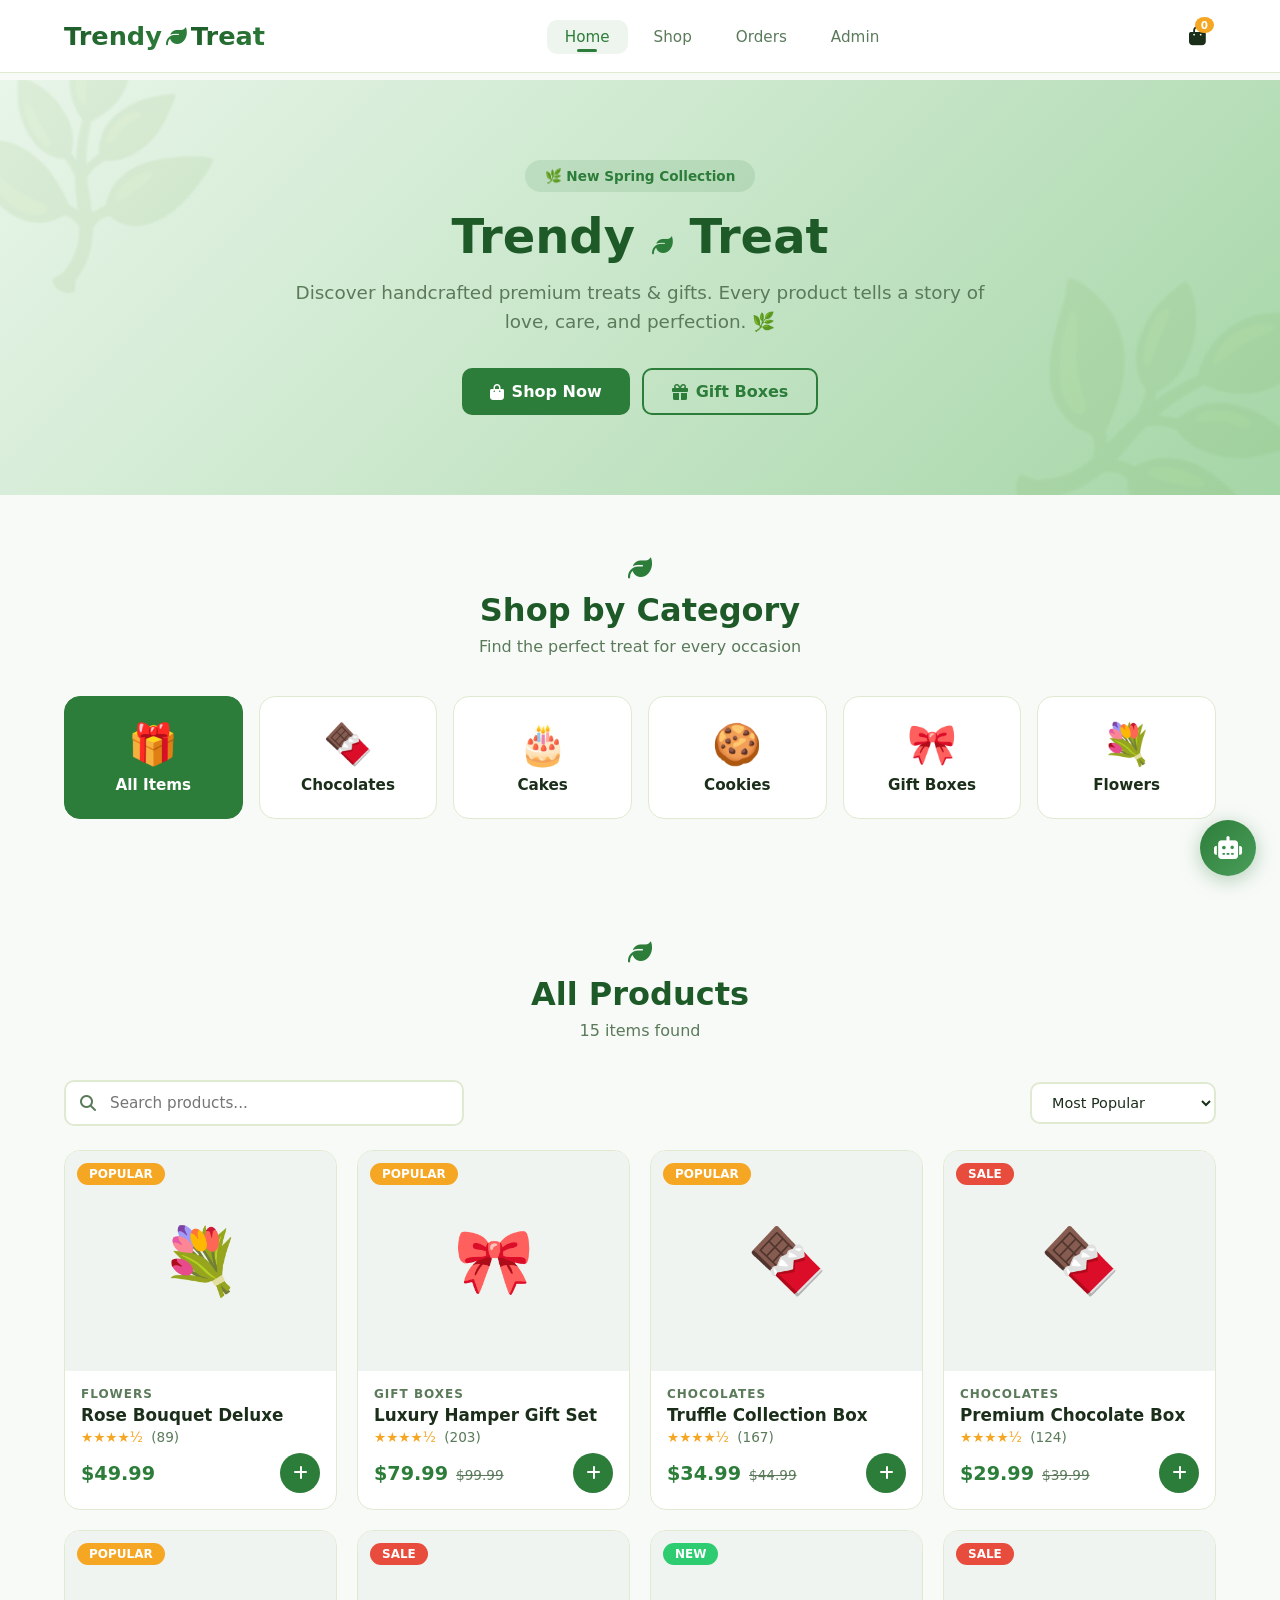
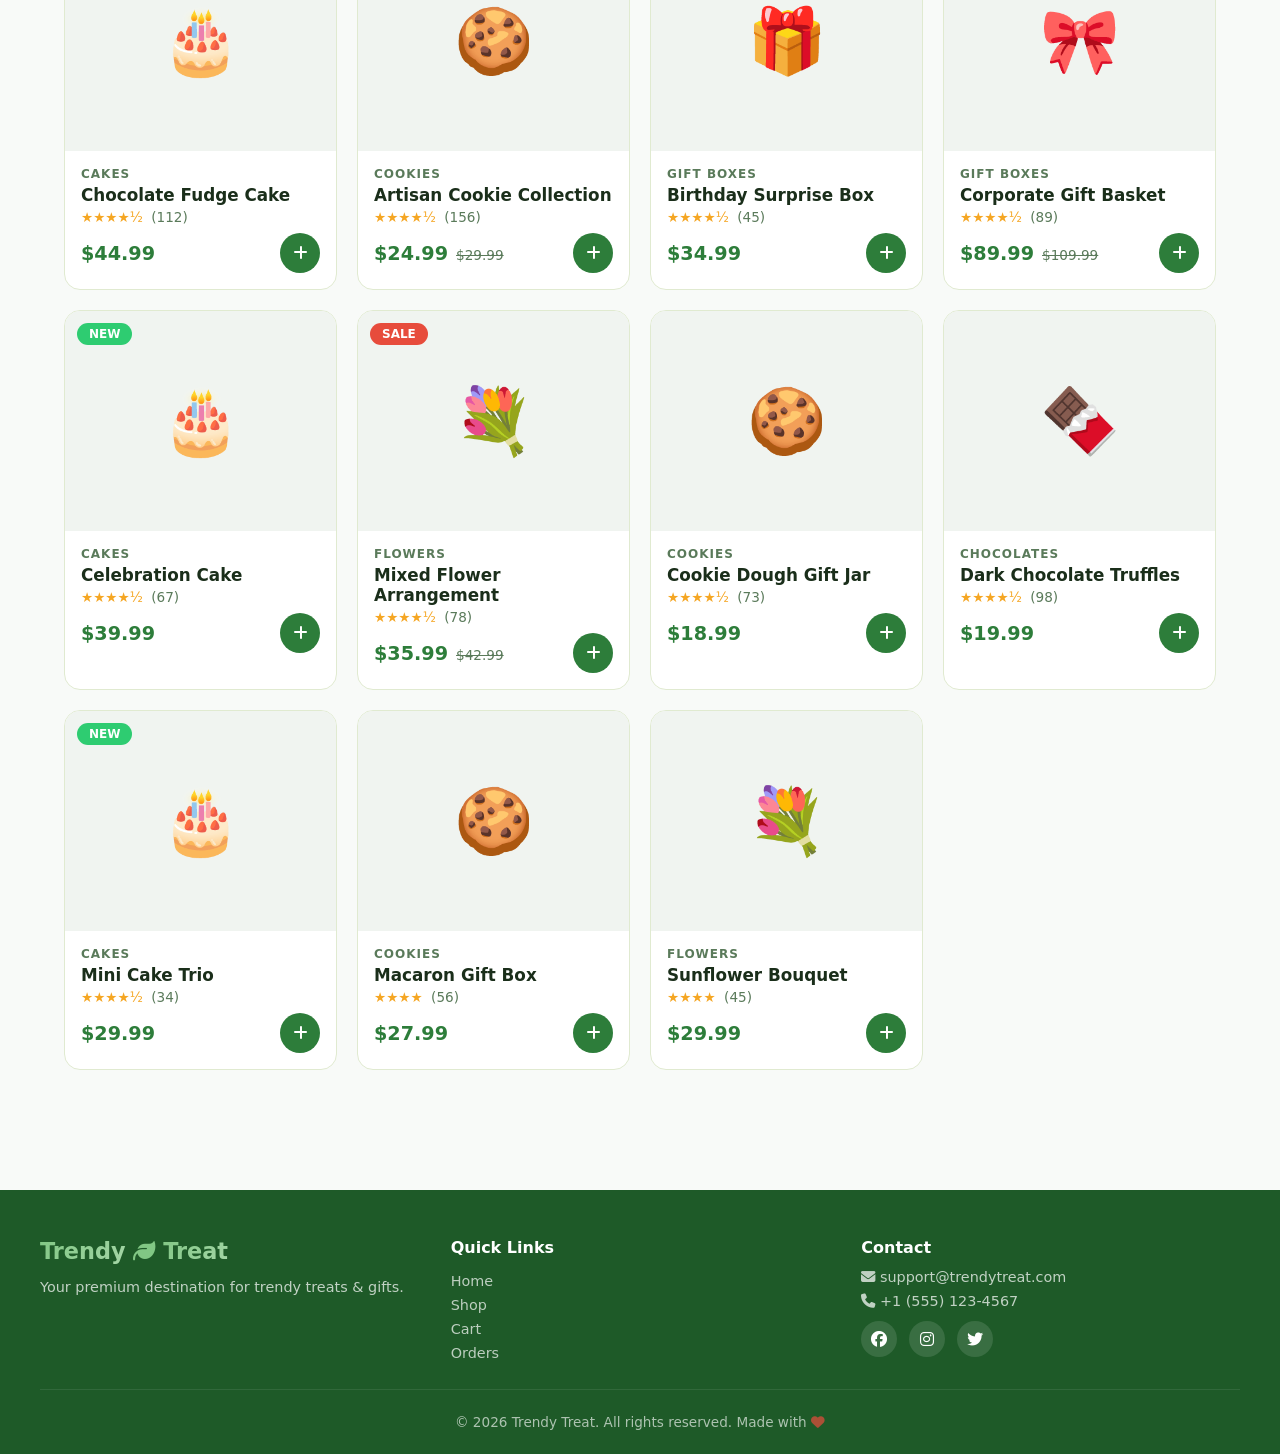
==== index.html @ ba36b234 "Initial commit - Trendy Treat e-commerce site" ====
<!DOCTYPE html>
<html lang="en">
<head>
    <meta charset="UTF-8">
    <meta name="viewport" content="width=device-width, initial-scale=1.0">
    <title>Trendy Treat</title>
    <link rel="stylesheet" href="https://cdnjs.cloudflare.com/ajax/libs/font-awesome/6.5.1/css/all.min.css">
    <link rel="stylesheet" href="assets/css/style.css">
    <link rel="icon" type="image/svg+xml" href="data:image/svg+xml,<svg xmlns='http://www.w3.org/2000/svg' viewBox='0 0 100 100'><text y='.9em' font-size='90'>🌿</text></svg>">
</head>
<body>
    <div id="app">
        <nav class="navbar">
            <div class="nav-container">
                <a href="#/" class="nav-brand">
                    <span class="brand-text">Trendy</span>
                    <span class="brand-leaf"><i class="fas fa-leaf"></i></span>
                    <span class="brand-text">Treat</span>
                </a>
                <ul class="nav-links" id="navLinks">
                    <li><a href="#/" class="nav-link active">Home</a></li>
                    <li><a href="#/products" class="nav-link">Shop</a></li>
                    <li><a href="#/orders" class="nav-link">Orders</a></li>
                    <li><a href="#/admin" class="nav-link">Admin</a></li>
                </ul>
                <div class="nav-right">
                    <a href="#/cart" class="cart-btn" id="cartBtn">
                        <i class="fas fa-shopping-bag"></i>
                        <span class="cart-count" id="cartCount">0</span>
                    </a>
                    <button class="hamburger" id="hamburger" aria-label="Menu">
                        <span></span><span></span><span></span>
                    </button>
                </div>
            </div>
        </nav>

        <main id="mainContent">
            <div class="loader" id="pageLoader">
                <div class="spinner"></div>
            </div>
        </main>

        <footer class="footer">
            <div class="footer-container">
                <div class="footer-brand">
                    <h3><span class="brand-text">Trendy</span> <i class="fas fa-leaf"></i> <span class="brand-text">Treat</span></h3>
                    <p>Your premium destination for trendy treats & gifts.</p>
                </div>
                <div class="footer-links">
                    <h4>Quick Links</h4>
                    <a href="#/">Home</a>
                    <a href="#/products">Shop</a>
                    <a href="#/cart">Cart</a>
                    <a href="#/orders">Orders</a>
                </div>
                <div class="footer-contact">
                    <h4>Contact</h4>
                    <p><i class="fas fa-envelope"></i> support@trendytreat.com</p>
                    <p><i class="fas fa-phone"></i> +1 (555) 123-4567</p>
                    <div class="social-links">
                        <a href="#"><i class="fab fa-facebook"></i></a>
                        <a href="#"><i class="fab fa-instagram"></i></a>
                        <a href="#"><i class="fab fa-twitter"></i></a>
                    </div>
                </div>
            </div>
            <div class="footer-bottom">
                <p>&copy; 2026 Trendy Treat. All rights reserved. Made with <i class="fas fa-heart" style="color:#e74c3c;"></i></p>
            </div>
        </footer>

        <button class="chat-toggle" id="chatToggle" title="AI Assistant">
            <i class="fas fa-robot"></i>
        </button>

        <div class="chat-window" id="chatWindow">
            <div class="chat-header">
                <div class="chat-header-info">
                    <i class="fas fa-robot"></i>
                    <span>Trendy AI Assistant</span>
                </div>
                <button id="chatClose" class="chat-close"><i class="fas fa-times"></i></button>
            </div>
            <div class="chat-messages" id="chatMessages">
                <div class="chat-msg bot">
                    <div class="msg-content">Hi! I'm Trendy AI. I can help you with orders, product recommendations, and more. How can I help? 🌿</div>
                </div>
            </div>
            <div class="chat-input-area">
                <textarea id="chatInput" placeholder="Type a message..." rows="1"></textarea>
                <button id="chatSend" class="chat-send-btn"><i class="fas fa-paper-plane"></i></button>
            </div>
        </div>
    </div>

    <div class="toast-container" id="toastContainer"></div>

    <script src="assets/js/utils/storage.js"></script>
    <script src="assets/js/data.js"></script>
    <script src="assets/js/gemini.js"></script>
    <script src="assets/js/components/header.js"></script>
    <script src="assets/js/components/products.js"></script>
    <script src="assets/js/components/cart.js"></script>
    <script src="assets/js/components/checkout.js"></script>
    <script src="assets/js/components/orders.js"></script>
    <script src="assets/js/components/admin.js"></script>
    <script src="assets/js/components/chat.js"></script>
    <script src="assets/js/app.js"></script>
</body>
</html>
---- assets/css/style.css ----
*{margin:0;padding:0;box-sizing:border-box;scroll-behavior:smooth}
:root{
    --primary:#2d7d3a;--primary-dark:#1e5a28;--primary-light:#4a9e5a;
    --accent:#f5a623;--accent-dark:#e09515;
    --bg:#f8faf8;--bg-card:#ffffff;--text:#1a2e1a;--text-light:#5a7a5a;
    --border:#e0ead0;--shadow:0 8px 32px rgba(0,0,0,.08);--radius:16px;
    --radius-sm:10px;--transition:all 0.3s cubic-bezier(0.4,0,0.2,1);
    --font:'Segoe UI',system-ui,-apple-system,sans-serif
}
body{font-family:var(--font);background:var(--bg);color:var(--text);min-height:100vh;display:flex;flex-direction:column}
#app{flex:1;display:flex;flex-direction:column}
main{flex:1;padding-top:80px;min-height:calc(100vh - 80px)}
::-webkit-scrollbar{width:8px}
::-webkit-scrollbar-track{background:var(--bg)}
::-webkit-scrollbar-thumb{background:var(--primary-light);border-radius:4px}
::selection{background:var(--primary);color:#fff}

/* NAVBAR */
.navbar{position:fixed;top:0;left:0;right:0;z-index:1000;background:rgba(255,255,255,.95);backdrop-filter:blur(20px);border-bottom:1px solid var(--border);transition:var(--transition)}
.nav-container{max-width:1200px;margin:0 auto;padding:0 24px;display:flex;align-items:center;justify-content:space-between;height:72px}
.nav-brand{display:flex;align-items:center;gap:4px;text-decoration:none;font-size:1.6rem;font-weight:800}
.brand-text{background:linear-gradient(135deg,var(--primary-dark),var(--primary));-webkit-background-clip:text;-webkit-text-fill-color:transparent;background-clip:text}
.brand-leaf{color:var(--primary);font-size:1.3rem;animation:leafFloat 3s ease-in-out infinite;display:inline-flex}
@keyframes leafFloat{0%,100%{transform:rotate(0deg) scale(1)}50%{transform:rotate(15deg) scale(1.15)}}
.nav-links{display:flex;list-style:none;gap:8px}
.nav-link{text-decoration:none;color:var(--text-light);padding:8px 18px;border-radius:var(--radius-sm);font-weight:500;transition:var(--transition);font-size:.95rem;position:relative}
.nav-link:hover,.nav-link.active{color:var(--primary);background:rgba(45,125,58,.08)}
.nav-link.active::after{content:'';position:absolute;bottom:2px;left:50%;transform:translateX(-50%);width:20px;height:3px;background:var(--primary);border-radius:2px}
.nav-right{display:flex;align-items:center;gap:16px}
.cart-btn{position:relative;padding:10px;color:var(--text);font-size:1.2rem;text-decoration:none;transition:var(--transition);border-radius:50%}
.cart-btn:hover{background:rgba(45,125,58,.1);color:var(--primary)}
.cart-count{position:absolute;top:2px;right:2px;background:var(--accent);color:#fff;font-size:.65rem;font-weight:700;padding:2px 6px;border-radius:50%;min-width:18px;text-align:center;line-height:1.2}
.hamburger{display:none;flex-direction:column;gap:5px;background:none;border:none;cursor:pointer;padding:8px}
.hamburger span{width:24px;height:2.5px;background:var(--text);border-radius:2px;transition:var(--transition)}
.hamburger.active span:nth-child(1){transform:rotate(45deg) translate(5px,5px)}
.hamburger.active span:nth-child(2){opacity:0}
.hamburger.active span:nth-child(3){transform:rotate(-45deg) translate(5px,-5px)}

/* HERO */
.hero{background:linear-gradient(135deg,#e8f5e9,#c8e6c9,#a5d6a7);padding:80px 24px;text-align:center;position:relative;overflow:hidden}
.hero::before{content:'🌿';position:absolute;top:-40px;left:-40px;font-size:200px;opacity:.08;transform:rotate(-30deg)}
.hero::after{content:'🌿';position:absolute;bottom:-60px;right:-40px;font-size:250px;opacity:.08;transform:rotate(20deg)}
.hero-content{max-width:700px;margin:0 auto;position:relative;z-index:1}
.hero-badge{display:inline-block;background:rgba(45,125,58,.12);color:var(--primary);padding:8px 20px;border-radius:50px;font-size:.85rem;font-weight:600;margin-bottom:16px}
.hero h1{font-size:3rem;font-weight:800;color:var(--primary-dark);margin-bottom:12px;line-height:1.2}
.hero h1 .brand-leaf{display:inline;animation:leafFloat 3s ease-in-out infinite}
.hero p{font-size:1.15rem;color:var(--text-light);margin-bottom:32px;line-height:1.6}
.hero-btns{display:flex;gap:12px;justify-content:center;flex-wrap:wrap}
.btn{display:inline-flex;align-items:center;gap:8px;padding:12px 28px;border-radius:var(--radius-sm);font-weight:600;font-size:1rem;cursor:pointer;transition:var(--transition);text-decoration:none;border:none;font-family:var(--font)}
.btn-primary{background:var(--primary);color:#fff}
.btn-primary:hover{background:var(--primary-dark);transform:translateY(-2px);box-shadow:0 8px 24px rgba(45,125,58,.3)}
.btn-outline{background:transparent;color:var(--primary);border:2px solid var(--primary)}
.btn-outline:hover{background:var(--primary);color:#fff;transform:translateY(-2px)}
.btn-accent{background:var(--accent);color:#fff}
.btn-accent:hover{background:var(--accent-dark);transform:translateY(-2px)}
.btn-sm{padding:8px 16px;font-size:.85rem}
.btn-block{width:100%;justify-content:center}
.btn-danger{background:#e74c3c;color:#fff}
.btn-danger:hover{background:#c0392b;transform:translateY(-2px)}

/* SECTION HEADERS */
.section-header{text-align:center;margin-bottom:40px}
.section-header h2{font-size:2rem;font-weight:700;color:var(--primary-dark);margin-bottom:8px}
.section-header p{color:var(--text-light);font-size:1rem}
.section-header .leaf-divider{color:var(--primary);font-size:1.5rem;margin-bottom:8px;display:block}

/* CATEGORIES */
.categories{padding:60px 24px;max-width:1200px;margin:0 auto}
.cat-grid{display:grid;grid-template-columns:repeat(auto-fit,minmax(160px,1fr));gap:16px}
.cat-card{background:var(--bg-card);border:1px solid var(--border);border-radius:var(--radius);padding:24px 16px;text-align:center;cursor:pointer;transition:var(--transition)}
.cat-card:hover{transform:translateY(-4px);box-shadow:var(--shadow);border-color:var(--primary-light)}
.cat-card .cat-icon{font-size:2.5rem;margin-bottom:8px;display:block}
.cat-card h4{font-size:.95rem;color:var(--text);font-weight:600}
.cat-card.active{background:var(--primary);border-color:var(--primary)}
.cat-card.active h4{color:#fff}

/* PRODUCTS */
.products-section{padding:60px 24px;max-width:1200px;margin:0 auto}
.products-toolbar{display:flex;justify-content:space-between;align-items:center;margin-bottom:24px;flex-wrap:wrap;gap:12px}
.search-box{position:relative;flex:1;max-width:400px}
.search-box input{width:100%;padding:12px 16px 12px 44px;border:2px solid var(--border);border-radius:var(--radius-sm);font-size:.95rem;outline:none;transition:var(--transition);background:var(--bg-card);font-family:var(--font)}
.search-box input:focus{border-color:var(--primary);box-shadow:0 0 0 4px rgba(45,125,58,.1)}
.search-box i{position:absolute;left:16px;top:50%;transform:translateY(-50%);color:var(--text-light)}
.filter-sort{display:flex;gap:8px;flex-wrap:wrap}
.filter-sort select{padding:10px 16px;border:2px solid var(--border);border-radius:var(--radius-sm);font-size:.9rem;outline:none;cursor:pointer;background:var(--bg-card);color:var(--text);font-family:var(--font);transition:var(--transition)}
.filter-sort select:focus{border-color:var(--primary)}
.prod-grid{display:grid;grid-template-columns:repeat(auto-fill,minmax(260px,1fr));gap:20px}
.prod-card{background:var(--bg-card);border:1px solid var(--border);border-radius:var(--radius);overflow:hidden;transition:var(--transition);position:relative}
.prod-card:hover{transform:translateY(-4px);box-shadow:var(--shadow)}
.prod-card .badge{position:absolute;top:12px;left:12px;z-index:2;padding:4px 12px;border-radius:50px;font-size:.75rem;font-weight:600;text-transform:uppercase}
.badge-new{background:#2ecc71;color:#fff}
.badge-sale{background:#e74c3c;color:#fff}
.badge-popular{background:var(--accent);color:#fff}
.prod-img{width:100%;height:220px;object-fit:cover;background:#f0f4f0;display:flex;align-items:center;justify-content:center;font-size:4rem;transition:var(--transition)}
.prod-card:hover .prod-img{transform:scale(1.02)}
.prod-info{padding:16px}
.prod-category{font-size:.75rem;color:var(--text-light);text-transform:uppercase;letter-spacing:1px;font-weight:600}
.prod-name{font-size:1.05rem;font-weight:600;color:var(--text);margin:4px 0;display:-webkit-box;-webkit-line-clamp:2;-webkit-box-orient:vertical;overflow:hidden}
.prod-rating{color:var(--accent);font-size:.85rem;margin:4px 0}
.prod-rating span{color:var(--text-light);margin-left:4px}
.prod-price-row{display:flex;align-items:center;justify-content:space-between;margin-top:8px}
.prod-price{font-size:1.2rem;font-weight:700;color:var(--primary)}
.prod-price .old-price{font-size:.85rem;font-weight:400;color:var(--text-light);text-decoration:line-through;margin-left:8px}
.add-cart-btn{width:40px;height:40px;border-radius:50%;border:none;background:var(--primary);color:#fff;font-size:1rem;cursor:pointer;transition:var(--transition);display:flex;align-items:center;justify-content:center}
.add-cart-btn:hover{background:var(--primary-dark);transform:scale(1.1)}

/* CART */
.cart-section{padding:40px 24px;max-width:1000px;margin:0 auto}
.cart-section h2{font-size:1.8rem;font-weight:700;color:var(--primary-dark);margin-bottom:24px;display:flex;align-items:center;gap:12px}
.cart-layout{display:grid;grid-template-columns:1fr 360px;gap:24px}
.cart-items{display:flex;flex-direction:column;gap:12px}
.cart-item{display:flex;gap:16px;background:var(--bg-card);border:1px solid var(--border);border-radius:var(--radius);padding:16px;transition:var(--transition);align-items:center}
.cart-item:hover{box-shadow:var(--shadow)}
.cart-item-img{width:80px;height:80px;border-radius:var(--radius-sm);object-fit:cover;background:#f0f4f0;display:flex;align-items:center;justify-content:center;font-size:2.5rem;flex-shrink:0}
.cart-item-info{flex:1}
.cart-item-info h4{font-size:1rem;font-weight:600;margin-bottom:2px}
.cart-item-info p{font-size:.85rem;color:var(--text-light)}
.cart-item-qty{display:flex;align-items:center;gap:8px;margin-top:8px}
.qty-btn{width:32px;height:32px;border:1px solid var(--border);border-radius:50%;background:var(--bg);cursor:pointer;font-size:1rem;transition:var(--transition);display:flex;align-items:center;justify-content:center}
.qty-btn:hover{background:var(--primary);color:#fff;border-color:var(--primary)}
.qty-btn:disabled{opacity:.4;cursor:not-allowed}
.qty-btn:disabled:hover{background:var(--bg);color:inherit;border-color:var(--border)}
.cart-item-qty span{font-weight:600;min-width:24px;text-align:center}
.cart-item-total{text-align:right}
.cart-item-total .price{font-weight:700;font-size:1.1rem;color:var(--text)}
.remove-item{background:none;border:none;color:var(--text-light);cursor:pointer;font-size:.85rem;padding:4px;transition:var(--transition);margin-top:4px}
.remove-item:hover{color:#e74c3c}
.cart-summary{background:var(--bg-card);border:1px solid var(--border);border-radius:var(--radius);padding:24px;position:sticky;top:96px}
.cart-summary h3{font-size:1.2rem;font-weight:600;margin-bottom:16px}
.summary-row{display:flex;justify-content:space-between;padding:8px 0;font-size:.95rem}
.summary-row.total{border-top:2px solid var(--border);margin-top:8px;padding-top:16px;font-size:1.2rem;font-weight:700;color:var(--primary)}
.cart-empty{text-align:center;padding:60px 24px}
.cart-empty i{font-size:4rem;color:var(--border);margin-bottom:16px}
.cart-empty h3{font-size:1.5rem;color:var(--text);margin-bottom:8px}
.cart-empty p{color:var(--text-light);margin-bottom:24px}

/* CHECKOUT */
.checkout-section{padding:40px 24px;max-width:800px;margin:0 auto}
.checkout-section h2{font-size:1.8rem;font-weight:700;color:var(--primary-dark);margin-bottom:24px}
.checkout-form{background:var(--bg-card);border:1px solid var(--border);border-radius:var(--radius);padding:32px}
.form-row{display:grid;grid-template-columns:1fr 1fr;gap:16px}
.form-group{margin-bottom:16px}
.form-group label{display:block;font-weight:600;font-size:.9rem;margin-bottom:6px;color:var(--text)}
.form-group input,.form-group textarea,.form-group select{width:100%;padding:12px 16px;border:2px solid var(--border);border-radius:var(--radius-sm);font-size:.95rem;outline:none;transition:var(--transition);background:var(--bg);font-family:var(--font)}
.form-group input:focus,.form-group textarea:focus{border-color:var(--primary);box-shadow:0 0 0 4px rgba(45,125,58,.1)}
.form-group textarea{resize:vertical;min-height:80px}
.payment-methods{display:flex;gap:12px;flex-wrap:wrap;margin-bottom:16px}
.payment-method{flex:1;min-width:120px;padding:16px;border:2px solid var(--border);border-radius:var(--radius-sm);text-align:center;cursor:pointer;transition:var(--transition);background:var(--bg)}
.payment-method:hover{border-color:var(--primary-light)}
.payment-method.active{border-color:var(--primary);background:rgba(45,125,58,.05)}
.payment-method i{font-size:1.5rem;display:block;margin-bottom:4px;color:var(--text)}
.payment-method.active i{color:var(--primary)}
.payment-method span{font-size:.85rem;font-weight:500}
.checkout-summary{background:#f8faf8;border:1px solid var(--border);border-radius:var(--radius-sm);padding:16px;margin-bottom:16px}
.checkout-summary h4{margin-bottom:8px}

/* ORDERS */
.orders-section{padding:40px 24px;max-width:1000px;margin:0 auto}
.orders-section h2{font-size:1.8rem;font-weight:700;color:var(--primary-dark);margin-bottom:24px;display:flex;align-items:center;gap:12px}
.orders-list{display:flex;flex-direction:column;gap:12px}
.order-card{background:var(--bg-card);border:1px solid var(--border);border-radius:var(--radius);padding:20px;transition:var(--transition)}
.order-card:hover{box-shadow:var(--shadow)}
.order-header{display:flex;justify-content:space-between;align-items:center;flex-wrap:wrap;gap:8px;margin-bottom:12px}
.order-id{font-weight:700;font-size:.95rem;color:var(--text)}
.order-date{font-size:.85rem;color:var(--text-light)}
.order-status{padding:4px 12px;border-radius:50px;font-size:.8rem;font-weight:600}
.status-pending{background:#fff3cd;color:#856404}
.status-confirmed{background:#cce5ff;color:#004085}
.status-shipped{background:#d4edda;color:#155724}
.status-delivered{background:#d4edda;color:#155724}
.status-cancelled{background:#f8d7da;color:#721c24}
.order-items{display:flex;flex-direction:column;gap:8px}
.order-item{display:flex;justify-content:space-between;font-size:.9rem;padding:4px 0}
.order-total{text-align:right;font-weight:700;font-size:1.1rem;color:var(--primary);margin-top:12px;padding-top:12px;border-top:1px solid var(--border)}
.order-empty{text-align:center;padding:60px 24px}
.order-empty i{font-size:4rem;color:var(--border);margin-bottom:16px}
.order-empty h3{font-size:1.5rem;color:var(--text);margin-bottom:8px}
.order-empty p{color:var(--text-light);margin-bottom:24px}

/* ADMIN */
.admin-section{padding:40px 24px;max-width:1200px;margin:0 auto}
.admin-header{display:flex;justify-content:space-between;align-items:center;flex-wrap:wrap;gap:12px;margin-bottom:24px}
.admin-header h2{font-size:1.8rem;font-weight:700;color:var(--primary-dark);display:flex;align-items:center;gap:12px}
.admin-tabs{display:flex;gap:8px;margin-bottom:24px;overflow-x:auto;padding-bottom:4px}
.admin-tab{padding:10px 20px;border:1px solid var(--border);border-radius:var(--radius-sm);background:var(--bg-card);cursor:pointer;font-weight:500;transition:var(--transition);white-space:nowrap;font-size:.9rem}
.admin-tab:hover{border-color:var(--primary-light);color:var(--primary)}
.admin-tab.active{background:var(--primary);color:#fff;border-color:var(--primary)}
.admin-search{position:relative;max-width:400px;margin-bottom:16px}
.admin-search input{width:100%;padding:10px 16px 10px 40px;border:2px solid var(--border);border-radius:var(--radius-sm);font-size:.9rem;outline:none;background:var(--bg-card);font-family:var(--font)}
.admin-search input:focus{border-color:var(--primary)}
.admin-search i{position:absolute;left:14px;top:50%;transform:translateY(-50%);color:var(--text-light)}
.admin-table-wrap{overflow-x:auto;background:var(--bg-card);border:1px solid var(--border);border-radius:var(--radius)}
.admin-table{width:100%;border-collapse:collapse;font-size:.9rem}
.admin-table th{background:var(--bg);padding:14px 16px;text-align:left;font-weight:600;color:var(--text);border-bottom:2px solid var(--border);white-space:nowrap}
.admin-table td{padding:12px 16px;border-bottom:1px solid var(--border)}
.admin-table tr:last-child td{border-bottom:none}
.admin-table tr:hover td{background:rgba(45,125,58,.02)}
.admin-table .actions{display:flex;gap:4px}
.admin-table .actions button{padding:6px 12px;border-radius:6px;border:1px solid var(--border);background:var(--bg);cursor:pointer;font-size:.8rem;transition:var(--transition)}
.admin-table .actions button:hover{background:var(--primary);color:#fff;border-color:var(--primary)}
.admin-table .actions .del-btn:hover{background:#e74c3c;border-color:#e74c3c}
.admin-stats{display:grid;grid-template-columns:repeat(auto-fit,minmax(200px,1fr));gap:16px;margin-bottom:24px}
.stat-card{background:var(--bg-card);border:1px solid var(--border);border-radius:var(--radius);padding:20px;text-align:center;transition:var(--transition)}
.stat-card:hover{box-shadow:var(--shadow);transform:translateY(-2px)}
.stat-card .stat-icon{font-size:2rem;margin-bottom:8px;color:var(--primary)}
.stat-card .stat-num{font-size:2rem;font-weight:800;color:var(--text)}
.stat-card .stat-label{font-size:.85rem;color:var(--text-light);margin-top:4px}
.add-product-form{background:var(--bg-card);border:1px solid var(--border);border-radius:var(--radius);padding:24px;margin-bottom:24px}
.add-product-form h3{margin-bottom:16px}

/* CHAT */
.chat-toggle{position:fixed;bottom:24px;right:24px;width:56px;height:56px;border-radius:50%;background:linear-gradient(135deg,var(--primary),var(--primary-light));color:#fff;border:none;font-size:1.4rem;cursor:pointer;box-shadow:0 4px 20px rgba(45,125,58,.35);transition:var(--transition);z-index:999;display:flex;align-items:center;justify-content:center}
.chat-toggle:hover{transform:scale(1.1);box-shadow:0 6px 28px rgba(45,125,58,.45)}
.chat-window{position:fixed;bottom:92px;right:24px;width:380px;height:520px;background:var(--bg-card);border-radius:var(--radius);box-shadow:0 16px 48px rgba(0,0,0,.15);display:none;flex-direction:column;z-index:999;overflow:hidden;border:1px solid var(--border)}
.chat-window.open{display:flex}
.chat-header{background:linear-gradient(135deg,var(--primary),var(--primary-dark));color:#fff;padding:16px;display:flex;justify-content:space-between;align-items:center}
.chat-header-info{display:flex;align-items:center;gap:10px;font-weight:600;font-size:.95rem}
.chat-close{background:none;border:none;color:#fff;font-size:1.2rem;cursor:pointer;opacity:.8;transition:var(--transition)}
.chat-close:hover{opacity:1}
.chat-messages{flex:1;overflow-y:auto;padding:16px;display:flex;flex-direction:column;gap:12px}
.chat-msg{display:flex;gap:8px;max-width:85%}
.chat-msg.bot{align-self:flex-start}
.chat-msg.user{align-self:flex-end;flex-direction:row-reverse}
.chat-msg .avatar{width:32px;height:32px;border-radius:50%;display:flex;align-items:center;justify-content:center;font-size:.85rem;flex-shrink:0}
.chat-msg.bot .avatar{background:rgba(45,125,58,.12);color:var(--primary)}
.chat-msg.user .avatar{background:var(--accent);color:#fff}
.msg-content{padding:10px 14px;border-radius:12px;font-size:.9rem;line-height:1.5;word-wrap:break-word}
.chat-msg.bot .msg-content{background:#f0f4f0;color:var(--text);border-bottom-left-radius:4px}
.chat-msg.user .msg-content{background:var(--primary);color:#fff;border-bottom-right-radius:4px}
.chat-msg .msg-time{font-size:.7rem;color:var(--text-light);margin-top:4px}
.chat-msg.user .msg-time{text-align:right}
.chat-input-area{display:flex;gap:8px;padding:12px 16px;border-top:1px solid var(--border);background:var(--bg)}
.chat-input-area textarea{flex:1;border:none;outline:none;resize:none;font-size:.9rem;padding:8px 0;max-height:80px;background:transparent;font-family:var(--font)}
.chat-send-btn{width:40px;height:40px;border-radius:50%;background:var(--primary);color:#fff;border:none;cursor:pointer;transition:var(--transition);display:flex;align-items:center;justify-content:center;flex-shrink:0}
.chat-send-btn:hover{background:var(--primary-dark);transform:scale(1.05)}
.chat-send-btn:disabled{opacity:.5;cursor:not-allowed;transform:none}
.typing-indicator{display:flex;gap:4px;padding:4px 0}
.typing-indicator span{width:8px;height:8px;background:var(--text-light);border-radius:50%;animation:typing 1.4s infinite}
.typing-indicator span:nth-child(2){animation-delay:.2s}
.typing-indicator span:nth-child(3){animation-delay:.4s}
@keyframes typing{0%,60%,100%{opacity:.3;transform:translateY(0)}30%{opacity:1;transform:translateY(-4px)}}

/* TOAST */
.toast-container{position:fixed;top:88px;right:24px;z-index:9999;display:flex;flex-direction:column;gap:8px}
.toast{padding:14px 20px;border-radius:var(--radius-sm);color:#fff;font-size:.9rem;font-weight:500;box-shadow:0 4px 20px rgba(0,0,0,.12);animation:slideInRight .3s ease;display:flex;align-items:center;gap:10px;min-width:280px}
.toast.success{background:#2ecc71}
.toast.error{background:#e74c3c}
.toast.info{background:#3498db}
.toast.warning{background:var(--accent)}
@keyframes slideInRight{from{transform:translateX(120%);opacity:0}to{transform:translateX(0);opacity:1}}

/* LOADER */
.loader{display:flex;justify-content:center;align-items:center;min-height:60vh}
.spinner{width:40px;height:40px;border:4px solid var(--border);border-top-color:var(--primary);border-radius:50%;animation:spin .8s linear infinite}
@keyframes spin{to{transform:rotate(360deg)}}

/* FOOTER */
.footer{background:var(--primary-dark);color:rgba(255,255,255,.9);padding:48px 24px 24px;margin-top:60px}
.footer-container{max-width:1200px;margin:0 auto;display:grid;grid-template-columns:repeat(auto-fit,minmax(240px,1fr));gap:32px}
.footer-brand h3{font-size:1.4rem;margin-bottom:12px;color:#fff}
.footer-brand h3 .brand-text{background:linear-gradient(135deg,#81c784,#a5d6a7);-webkit-background-clip:text;-webkit-text-fill-color:transparent;background-clip:text}
.footer-brand h3 i{color:#81c784}
.footer-brand p{font-size:.9rem;line-height:1.6;opacity:.8}
.footer-links h4,.footer-contact h4{color:#fff;margin-bottom:12px;font-size:1rem}
.footer-links a{display:block;color:rgba(255,255,255,.7);text-decoration:none;padding:4px 0;font-size:.9rem;transition:var(--transition)}
.footer-links a:hover{color:#fff;padding-left:4px}
.footer-contact p{font-size:.9rem;margin-bottom:8px;opacity:.8}
.social-links{display:flex;gap:12px;margin-top:12px}
.social-links a{width:36px;height:36px;border-radius:50%;background:rgba(255,255,255,.12);display:flex;align-items:center;justify-content:center;color:#fff;text-decoration:none;transition:var(--transition)}
.social-links a:hover{background:rgba(255,255,255,.25);transform:translateY(-2px)}
.footer-bottom{max-width:1200px;margin:24px auto 0;padding-top:24px;border-top:1px solid rgba(255,255,255,.12);text-align:center;font-size:.85rem;opacity:.7}

/* RESPONSIVE */
@media(max-width:768px){
    .nav-links{position:fixed;top:72px;left:0;right:0;background:rgba(255,255,255,.98);backdrop-filter:blur(20px);flex-direction:column;padding:16px;gap:4px;border-bottom:1px solid var(--border);display:none}
    .nav-links.open{display:flex}
    .hamburger{display:flex}
    .hero h1{font-size:2rem}
    .hero p{font-size:1rem}
    .hero{padding:60px 20px}
    .cart-layout{grid-template-columns:1fr}
    .cart-summary{position:static}
    .form-row{grid-template-columns:1fr}
    .chat-window{width:calc(100% - 32px);right:16px;bottom:84px;height:460px}
    .prod-grid{grid-template-columns:repeat(auto-fill,minmax(200px,1fr))}
    .admin-stats{grid-template-columns:repeat(2,1fr)}
    .section-header h2{font-size:1.5rem}
    .products-toolbar{flex-direction:column;align-items:stretch}
    .search-box{max-width:100%}
}
@media(max-width:480px){
    .prod-grid{grid-template-columns:1fr}
    .hero h1{font-size:1.6rem}
    .nav-container{padding:0 16px}
    .cart-item{flex-wrap:wrap}
    .admin-stats{grid-template-columns:1fr}
}
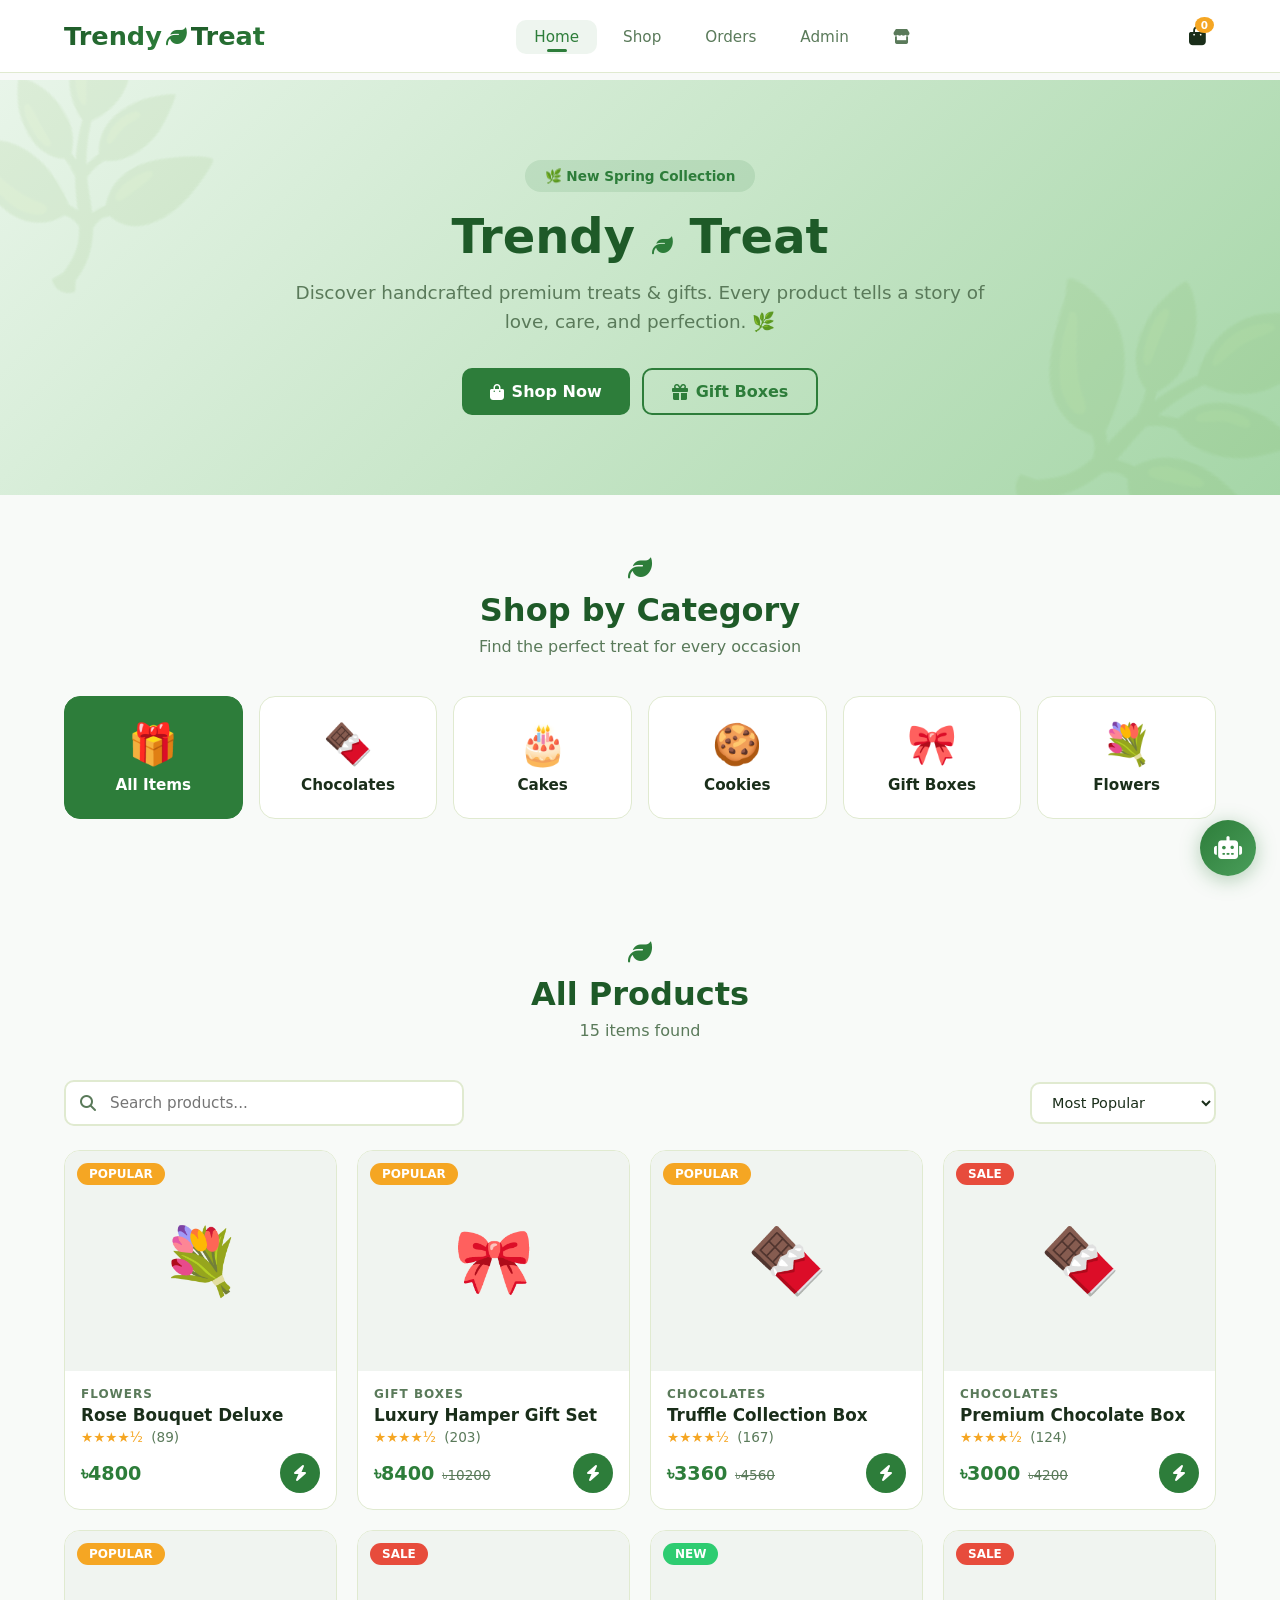
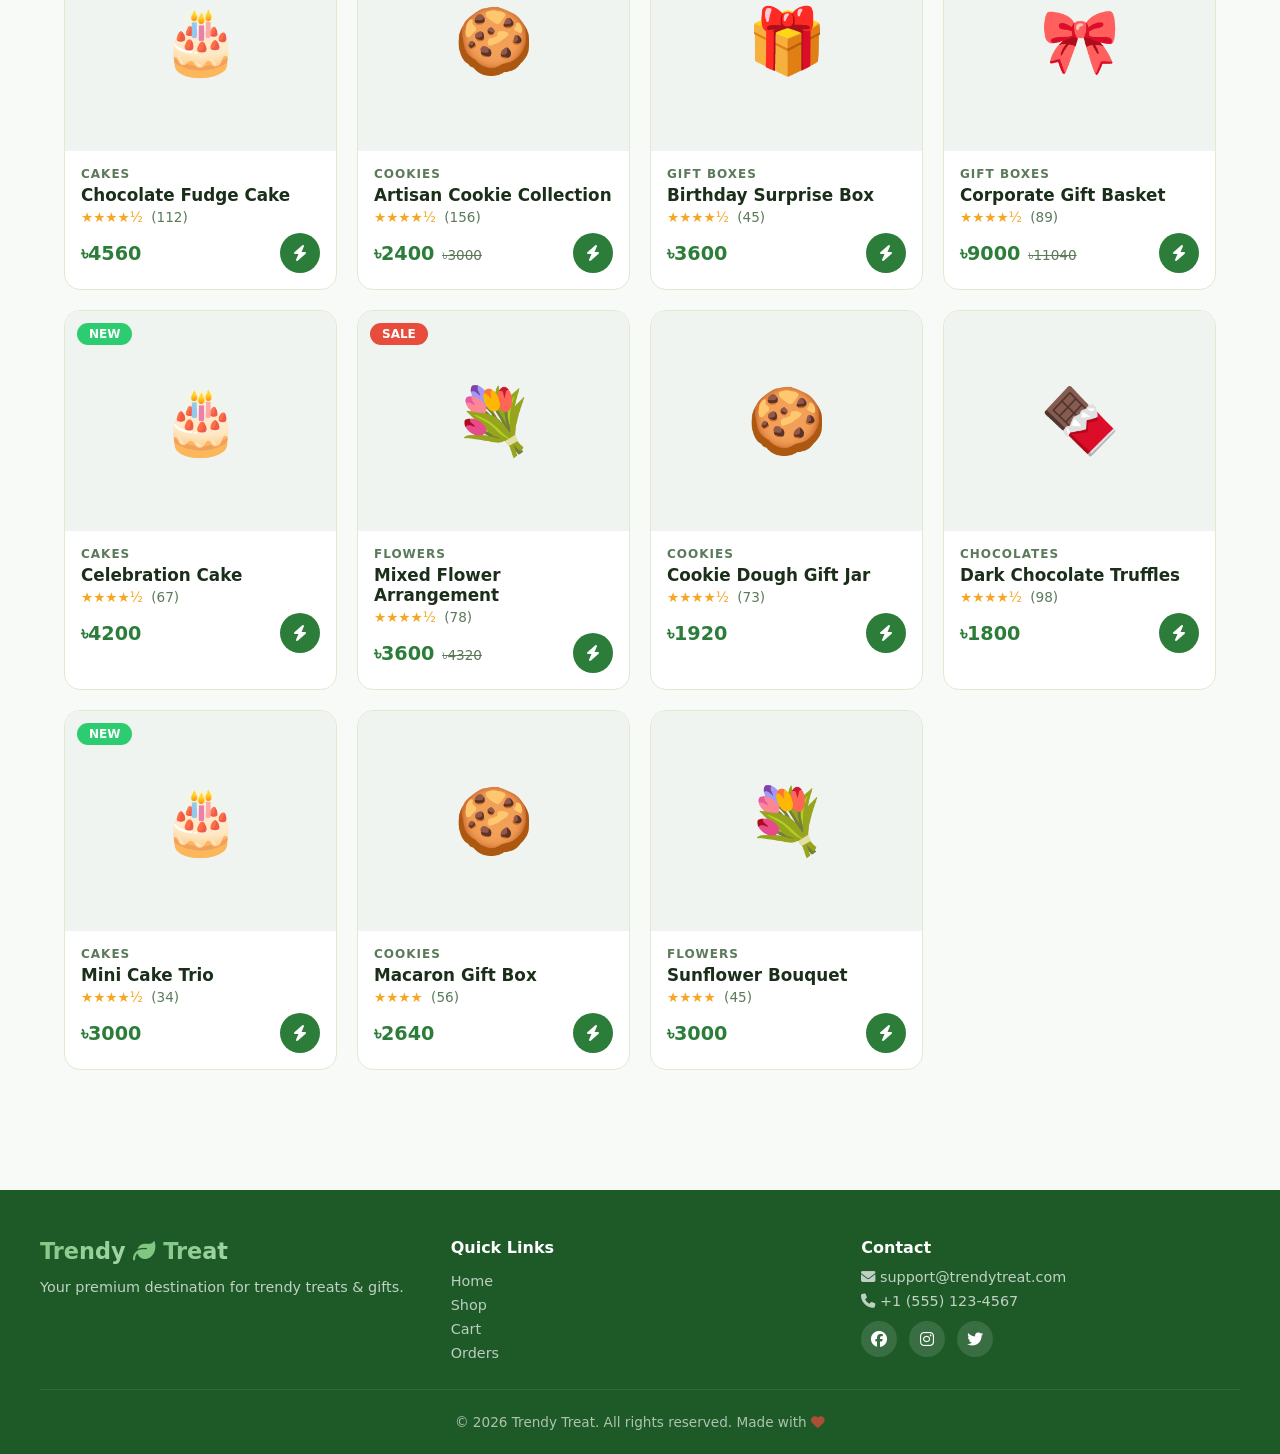
==== commit fc27516d: "Add supplier portal with PIN login + auto 10% margin pricing" ====
--- a/index.html
+++ b/index.html
@@ -22,6 +22,7 @@
                     <li><a href="#/products" class="nav-link">Shop</a></li>
                     <li><a href="#/orders" class="nav-link">Orders</a></li>
                     <li><a href="#/admin" class="nav-link">Admin</a></li>
+                    <li><a href="#/supplier" class="nav-link"><i class="fas fa-store"></i></a></li>
                 </ul>
                 <div class="nav-right">
                     <a href="#/cart" class="cart-btn" id="cartBtn">
@@ -106,6 +107,7 @@
     <script src="assets/js/components/orders.js"></script>
     <script src="assets/js/components/admin.js"></script>
     <script src="assets/js/components/chat.js"></script>
+    <script src="assets/js/components/supplier.js"></script>
     <script src="assets/js/app.js"></script>
 </body>
 </html>
--- a/assets/css/style.css
+++ b/assets/css/style.css
@@ -242,6 +242,16 @@
 
 /* TOAST */
 .toast-container{position:fixed;top:88px;right:24px;z-index:9999;display:flex;flex-direction:column;gap:8px}
+/* MODAL */
+.modal-overlay{display:none;position:fixed;top:0;left:0;right:0;bottom:0;background:rgba(0,0,0,.5);z-index:9999;justify-content:center;align-items:center;padding:16px}
+.modal-overlay.open{display:flex}
+.modal-content{background:#fff;border-radius:var(--radius);width:100%;max-width:560px;max-height:90vh;overflow:hidden;box-shadow:0 24px 72px rgba(0,0,0,.2);animation:modalIn .3s ease}
+@keyframes modalIn{from{opacity:0;transform:scale(.9) translateY(20px)}to{opacity:1;transform:scale(1) translateY(0)}}
+.modal-header{display:flex;justify-content:space-between;align-items:center;padding:20px 24px;border-bottom:1px solid var(--border);background:var(--bg)}
+.modal-header h3{margin:0;font-size:1.2rem;color:var(--primary-dark)}
+.modal-close{background:none;border:none;font-size:1.3rem;cursor:pointer;color:var(--text-light);padding:4px 8px;transition:var(--transition)}
+.modal-close:hover{color:#e74c3c;background:rgba(231,76,60,.1);border-radius:50%}
+.modal-body{padding:24px}
 .toast{padding:14px 20px;border-radius:var(--radius-sm);color:#fff;font-size:.9rem;font-weight:500;box-shadow:0 4px 20px rgba(0,0,0,.12);animation:slideInRight .3s ease;display:flex;align-items:center;gap:10px;min-width:280px}
 .toast.success{background:#2ecc71}
 .toast.error{background:#e74c3c}
@@ -295,3 +305,28 @@
     .cart-item{flex-wrap:wrap}
     .admin-stats{grid-template-columns:1fr}
 }
+
+/* PRODUCT DETAIL MODAL */
+.detail-modal{max-width:800px}
+.detail-layout{display:grid;grid-template-columns:1fr 1fr;gap:24px}
+@media(max-width:640px){.detail-layout{grid-template-columns:1fr}}
+.detail-image-section{position:relative}
+.detail-image{background:var(--bg);border-radius:var(--radius);display:flex;align-items:center;justify-content:center;min-height:300px;overflow:hidden;border:1px solid var(--border)}
+.detail-image img{width:100%;height:100%;object-fit:contain;max-height:380px;transition:var(--transition)}
+.detail-image img:hover{transform:scale(1.05)}
+.detail-save-badge{position:absolute;top:12px;left:12px;background:#e74c3c;color:#fff;padding:6px 14px;border-radius:50px;font-size:.8rem;font-weight:700}
+.detail-category{font-size:.8rem;color:var(--text-light);text-transform:uppercase;letter-spacing:1px;font-weight:600;margin-bottom:4px}
+.detail-title{font-size:1.4rem;font-weight:700;color:var(--text);margin-bottom:8px;line-height:1.3}
+.detail-rating{display:flex;align-items:center;gap:8px;margin-bottom:12px}
+.detail-rating .stars{color:var(--accent);font-size:1rem}
+.detail-rating .reviews{font-size:.85rem;color:var(--text-light)}
+.detail-price-box{display:flex;align-items:baseline;gap:10px;margin-bottom:12px;padding:16px;background:linear-gradient(135deg,#e8f5e9,#f1f8e9);border-radius:var(--radius-sm)}
+.detail-current-price{font-size:1.8rem;font-weight:800;color:var(--primary)}
+.detail-old-price{font-size:1.1rem;color:var(--text-light);text-decoration:line-through}
+.detail-discount{background:#e74c3c;color:#fff;padding:3px 10px;border-radius:4px;font-size:.8rem;font-weight:700}
+.detail-divider{height:1px;background:var(--border);margin:16px 0}
+.detail-section-title{font-weight:600;color:var(--text);margin-bottom:8px;font-size:.95rem}
+.detail-desc{color:var(--text-light);line-height:1.7;font-size:.95rem}
+.detail-actions{margin-top:12px}
+.detail-order-btn{padding:16px;font-size:1.05rem;border-radius:12px}
+.detail-safe{margin-top:12px;font-size:.8rem;color:var(--text-light);text-align:center;display:flex;align-items:center;justify-content:center;gap:6px;padding:8px;background:var(--bg);border-radius:8px}
